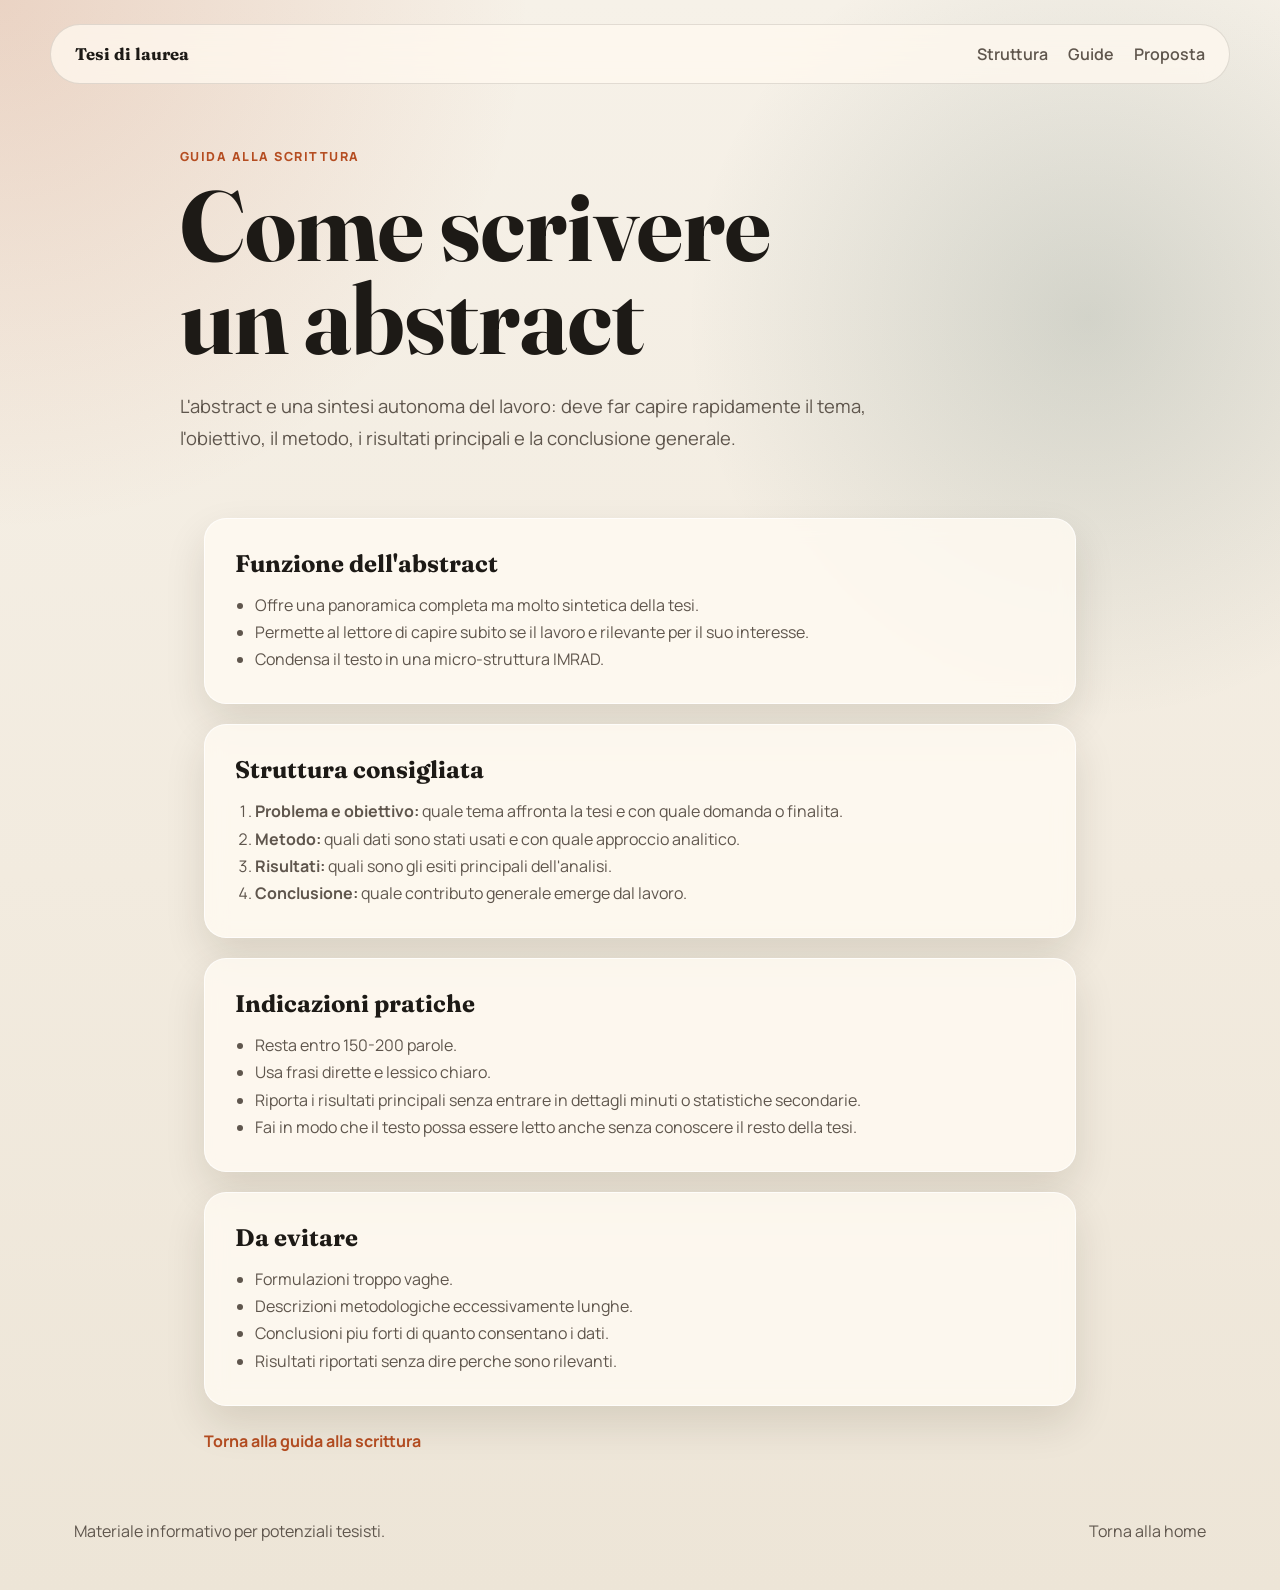
==== abstract.html @ 9acbab94 "update" ====
<!DOCTYPE html>
<html lang="it">
<head>
  <meta charset="UTF-8">
  <meta name="viewport" content="width=device-width, initial-scale=1.0">
  <title>Come Scrivere un Abstract | Tesi di Laurea</title>
  <meta name="description" content="Guida pratica per scrivere l'abstract della tesi in modo chiaro, sintetico e coerente con la struttura IMRAD.">
  <link rel="preconnect" href="https://fonts.googleapis.com">
  <link rel="preconnect" href="https://fonts.gstatic.com" crossorigin>
  <link href="https://fonts.googleapis.com/css2?family=Fraunces:opsz,wght@9..144,500;9..144,700&family=Manrope:wght@400;500;600;700&display=swap" rel="stylesheet">
  <link rel="stylesheet" href="styles.css">
</head>
<body>
  <header class="page-hero">
    <nav class="site-nav">
      <a class="brand" href="index.html">Tesi di laurea</a>
      <button class="nav-toggle" type="button" aria-expanded="false" aria-controls="nav-links">
        Menu
      </button>
      <div class="nav-links" id="nav-links">
        <a href="index.html#struttura">Struttura</a>
        <a href="index.html#scrittura">Guide</a>
        <a href="index.html#proposta">Proposta</a>
      </div>
    </nav>
    <div class="page-hero-content">
      <p class="eyebrow">Guida alla scrittura</p>
      <h1>Come scrivere un abstract</h1>
      <p class="hero-text">
        L'abstract e una sintesi autonoma del lavoro: deve far capire rapidamente il tema, l'obiettivo,
        il metodo, i risultati principali e la conclusione generale.
      </p>
    </div>
  </header>

  <main class="page-main">
    <section class="section">
      <div class="stack guide-stack">
        <article class="card guide-card">
          <h3>Funzione dell'abstract</h3>
          <ul class="checklist">
            <li>Offre una panoramica completa ma molto sintetica della tesi.</li>
            <li>Permette al lettore di capire subito se il lavoro e rilevante per il suo interesse.</li>
            <li>Condensa il testo in una micro-struttura IMRAD.</li>
          </ul>
        </article>
        <article class="card guide-card">
          <h3>Struttura consigliata</h3>
          <ol class="timeline">
            <li><strong>Problema e obiettivo:</strong> quale tema affronta la tesi e con quale domanda o finalita.</li>
            <li><strong>Metodo:</strong> quali dati sono stati usati e con quale approccio analitico.</li>
            <li><strong>Risultati:</strong> quali sono gli esiti principali dell'analisi.</li>
            <li><strong>Conclusione:</strong> quale contributo generale emerge dal lavoro.</li>
          </ol>
        </article>
        <article class="card guide-card">
          <h3>Indicazioni pratiche</h3>
          <ul class="checklist">
            <li>Resta entro 150-200 parole.</li>
            <li>Usa frasi dirette e lessico chiaro.</li>
            <li>Riporta i risultati principali senza entrare in dettagli minuti o statistiche secondarie.</li>
            <li>Fai in modo che il testo possa essere letto anche senza conoscere il resto della tesi.</li>
          </ul>
        </article>
        <article class="card guide-card">
          <h3>Da evitare</h3>
          <ul class="checklist">
            <li>Formulazioni troppo vaghe.</li>
            <li>Descrizioni metodologiche eccessivamente lunghe.</li>
            <li>Conclusioni piu forti di quanto consentano i dati.</li>
            <li>Risultati riportati senza dire perche sono rilevanti.</li>
          </ul>
        </article>
      </div>
      <p class="back-link"><a href="index.html#scrittura">Torna alla guida alla scrittura</a></p>
    </section>
  </main>

  <footer class="site-footer">
    <p>Materiale informativo per potenziali tesisti.</p>
    <a href="index.html">Torna alla home</a>
  </footer>
  <script src="script.js"></script>
</body>
</html>
---- styles.css ----
:root {
  --bg: #f4efe6;
  --bg-accent: #efe0c7;
  --surface: rgba(255, 250, 242, 0.82);
  --surface-strong: #fff9f0;
  --text: #1d1a16;
  --muted: #5f564d;
  --line: rgba(29, 26, 22, 0.12);
  --primary: #b54d21;
  --primary-dark: #893815;
  --secondary: #23443c;
  --shadow: 0 18px 40px rgba(45, 29, 9, 0.12);
  --radius: 22px;
  --max-width: 1180px;
}

* {
  box-sizing: border-box;
}

html {
  scroll-behavior: smooth;
}

body {
  margin: 0;
  font-family: "Manrope", sans-serif;
  color: var(--text);
  background:
    radial-gradient(circle at top left, rgba(181, 77, 33, 0.18), transparent 26%),
    radial-gradient(circle at 85% 20%, rgba(35, 68, 60, 0.16), transparent 24%),
    linear-gradient(180deg, #f6f1e8 0%, #f2ebdf 55%, #ede5d7 100%);
}

a {
  color: inherit;
  text-decoration: none;
}

.hero,
.section,
.site-footer {
  padding-left: 24px;
  padding-right: 24px;
}

.site-nav,
.hero-content,
.section > *,
.site-footer {
  max-width: var(--max-width);
  margin: 0 auto;
}

.hero {
  padding-top: 24px;
  padding-bottom: 72px;
}

.site-nav {
  display: flex;
  align-items: center;
  justify-content: space-between;
  gap: 24px;
  padding: 18px 24px;
  border: 1px solid var(--line);
  border-radius: 999px;
  background: rgba(255, 249, 240, 0.76);
  backdrop-filter: blur(14px);
  position: sticky;
  top: 18px;
  z-index: 10;
}

.brand,
h1,
h2,
h3 {
  font-family: "Fraunces", serif;
}

.brand {
  font-size: 1.05rem;
  font-weight: 700;
}

.nav-links {
  display: flex;
  align-items: center;
  gap: 20px;
}

.nav-links a {
  color: var(--muted);
  font-weight: 600;
}

.nav-toggle {
  display: none;
  border: 0;
  background: transparent;
  font: inherit;
  color: var(--text);
}

.hero-content {
  padding-top: 72px;
}

.eyebrow,
.section-kicker {
  margin: 0 0 14px;
  text-transform: uppercase;
  letter-spacing: 0.12em;
  font-size: 0.78rem;
  font-weight: 800;
  color: var(--primary);
}

h1 {
  max-width: 11ch;
  margin: 0;
  font-size: clamp(3.2rem, 9vw, 6.2rem);
  line-height: 0.94;
}

.hero-text {
  max-width: 720px;
  margin: 24px 0 0;
  font-size: 1.15rem;
  line-height: 1.75;
  color: var(--muted);
}

.hero-actions {
  display: flex;
  flex-wrap: wrap;
  gap: 14px;
  margin-top: 32px;
}

.button {
  display: inline-flex;
  align-items: center;
  justify-content: center;
  min-height: 48px;
  padding: 0 20px;
  border-radius: 999px;
  font-weight: 700;
  transition: transform 180ms ease, background-color 180ms ease, color 180ms ease;
}

.button:hover,
.button:focus-visible {
  transform: translateY(-1px);
}

.button-primary {
  background: var(--primary);
  color: #fff;
}

.button-primary:hover,
.button-primary:focus-visible {
  background: var(--primary-dark);
}

.button-secondary {
  border: 1px solid var(--line);
  background: rgba(255, 250, 242, 0.7);
}

.section {
  padding-top: 28px;
  padding-bottom: 28px;
}

.section-heading {
  margin-bottom: 22px;
}

h2 {
  margin: 0;
  font-size: clamp(2rem, 5vw, 3.5rem);
  line-height: 1.05;
  max-width: 14ch;
}

.grid {
  display: grid;
  gap: 18px;
}

.grid-2 {
  grid-template-columns: repeat(2, minmax(0, 1fr));
}

.grid-3 {
  grid-template-columns: repeat(3, minmax(0, 1fr));
}

.stack {
  display: grid;
  gap: 18px;
}

.card {
  background: var(--surface);
  border: 1px solid rgba(255, 255, 255, 0.7);
  box-shadow: var(--shadow);
  border-radius: var(--radius);
  padding: 26px;
  backdrop-filter: blur(10px);
}

.card h3 {
  margin-top: 0;
  margin-bottom: 12px;
  font-size: 1.5rem;
}

.card p,
.card li {
  color: var(--muted);
  line-height: 1.7;
}

.stat-card {
  min-height: 220px;
}

.stat-number {
  display: inline-block;
  margin-bottom: 18px;
  color: var(--secondary);
  font-size: 2rem;
  font-weight: 800;
}

.topic-card ul,
.checklist,
.timeline {
  margin: 14px 0 0;
  padding-left: 20px;
}

.callout {
  margin-top: 20px;
  padding: 22px 26px;
  border-left: 6px solid var(--secondary);
  border-radius: 0 var(--radius) var(--radius) 0;
  background: rgba(35, 68, 60, 0.08);
}

.callout p {
  margin: 0;
  line-height: 1.75;
}

.study-card {
  display: grid;
  grid-template-columns: 92px 1fr;
  gap: 18px;
  align-items: start;
}

.matrix-intro p:first-child {
  margin-top: 0;
}

.matrix-intro p:last-child {
  margin-bottom: 0;
}

.matrix-card h3 {
  margin-bottom: 18px;
}

.matrix-wrap {
  overflow-x: auto;
}

.matrix-table {
  width: 100%;
  border-collapse: collapse;
  min-width: 860px;
}

.matrix-table th,
.matrix-table td {
  padding: 16px 14px;
  text-align: left;
  vertical-align: top;
  border-bottom: 1px solid var(--line);
  color: var(--muted);
  line-height: 1.55;
}

.matrix-table thead th {
  color: var(--text);
  font-size: 0.95rem;
}

.matrix-table tbody th {
  color: var(--text);
  font-weight: 700;
  min-width: 180px;
}

.detail-links-card {
  margin-top: 18px;
}

.detail-links {
  display: flex;
  flex-wrap: wrap;
  gap: 12px;
  margin-top: 16px;
}

.detail-links a {
  display: inline-flex;
  align-items: center;
  min-height: 42px;
  padding: 0 16px;
  border: 1px solid var(--line);
  border-radius: 999px;
  background: rgba(255, 250, 242, 0.8);
  color: var(--text);
  font-weight: 600;
}

.guide-stack {
  gap: 20px;
}

.guide-card {
  padding: 30px;
}

.guide-card h3 {
  margin-bottom: 14px;
}

.guide-overview {
  align-items: stretch;
}

.guide-link-card {
  display: flex;
  flex-direction: column;
}

.guide-link-card p {
  flex: 1;
}

.text-link {
  display: inline-flex;
  align-items: center;
  font-weight: 700;
  color: var(--primary);
}

.page-hero {
  padding: 24px 24px 36px;
}

.page-hero-content,
.page-main {
  max-width: 920px;
  margin: 0 auto;
}

.page-hero-content {
  padding-top: 64px;
}

.back-link {
  margin-top: 24px;
  font-weight: 700;
}

.back-link a {
  color: var(--primary);
}

.study-index {
  display: grid;
  place-items: center;
  width: 92px;
  height: 92px;
  border-radius: 26px;
  background: linear-gradient(135deg, var(--primary), #db8c4f);
  color: #fff;
  font-weight: 800;
  font-size: 1.6rem;
}

.note-card {
  background: linear-gradient(180deg, rgba(35, 68, 60, 0.12), rgba(255, 249, 240, 0.8));
}

.deadline-card {
  background: linear-gradient(160deg, rgba(181, 77, 33, 0.12), rgba(255, 249, 240, 0.85));
}

.site-footer {
  display: flex;
  justify-content: space-between;
  gap: 24px;
  padding-top: 40px;
  padding-bottom: 48px;
  color: var(--muted);
}

.site-footer p {
  margin: 0;
}

.reveal {
  opacity: 0;
  transform: translateY(24px);
  transition: opacity 500ms ease, transform 500ms ease;
}

.reveal.is-visible {
  opacity: 1;
  transform: translateY(0);
}

@media (max-width: 960px) {
  .grid-2,
  .grid-3 {
    grid-template-columns: 1fr;
  }

  .study-card {
    grid-template-columns: 1fr;
  }
}

@media (max-width: 780px) {
  .site-nav {
    flex-wrap: wrap;
    border-radius: 28px;
    padding: 18px;
  }

  .nav-toggle {
    display: inline-flex;
  }

  .nav-links {
    display: none;
    width: 100%;
    flex-direction: column;
    align-items: flex-start;
    padding-top: 8px;
  }

  .nav-links.is-open {
    display: flex;
  }

  h1 {
    max-width: 12ch;
  }

  .hero-content {
    padding-top: 52px;
  }

  .site-footer {
    flex-direction: column;
  }
}
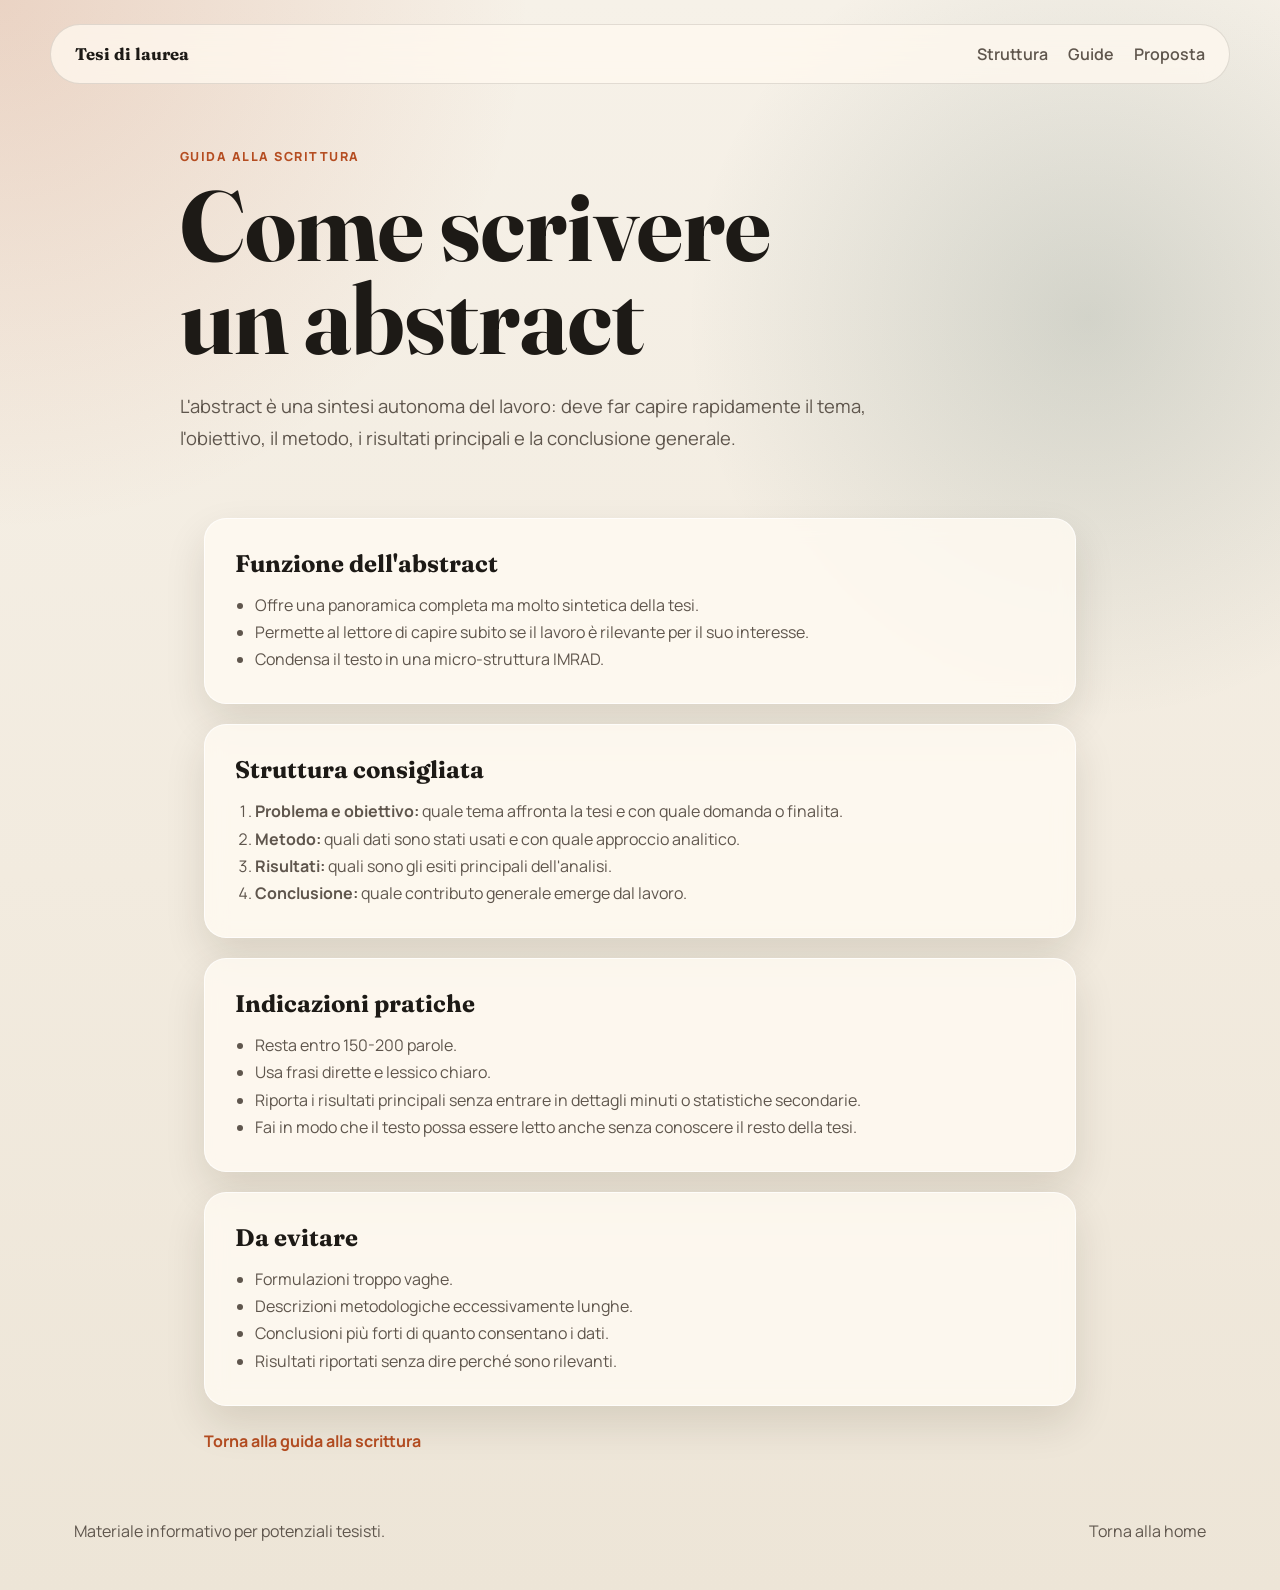
==== commit ee16a5d9: "update" ====
--- a/abstract.html
+++ b/abstract.html
@@ -27,7 +27,7 @@
       <p class="eyebrow">Guida alla scrittura</p>
       <h1>Come scrivere un abstract</h1>
       <p class="hero-text">
-        L'abstract e una sintesi autonoma del lavoro: deve far capire rapidamente il tema, l'obiettivo,
+        L'abstract è una sintesi autonoma del lavoro: deve far capire rapidamente il tema, l'obiettivo,
         il metodo, i risultati principali e la conclusione generale.
       </p>
     </div>
@@ -40,7 +40,7 @@
           <h3>Funzione dell'abstract</h3>
           <ul class="checklist">
             <li>Offre una panoramica completa ma molto sintetica della tesi.</li>
-            <li>Permette al lettore di capire subito se il lavoro e rilevante per il suo interesse.</li>
+            <li>Permette al lettore di capire subito se il lavoro è rilevante per il suo interesse.</li>
             <li>Condensa il testo in una micro-struttura IMRAD.</li>
           </ul>
         </article>
@@ -67,8 +67,8 @@
           <ul class="checklist">
             <li>Formulazioni troppo vaghe.</li>
             <li>Descrizioni metodologiche eccessivamente lunghe.</li>
-            <li>Conclusioni piu forti di quanto consentano i dati.</li>
-            <li>Risultati riportati senza dire perche sono rilevanti.</li>
+            <li>Conclusioni più forti di quanto consentano i dati.</li>
+            <li>Risultati riportati senza dire perché sono rilevanti.</li>
           </ul>
         </article>
       </div>
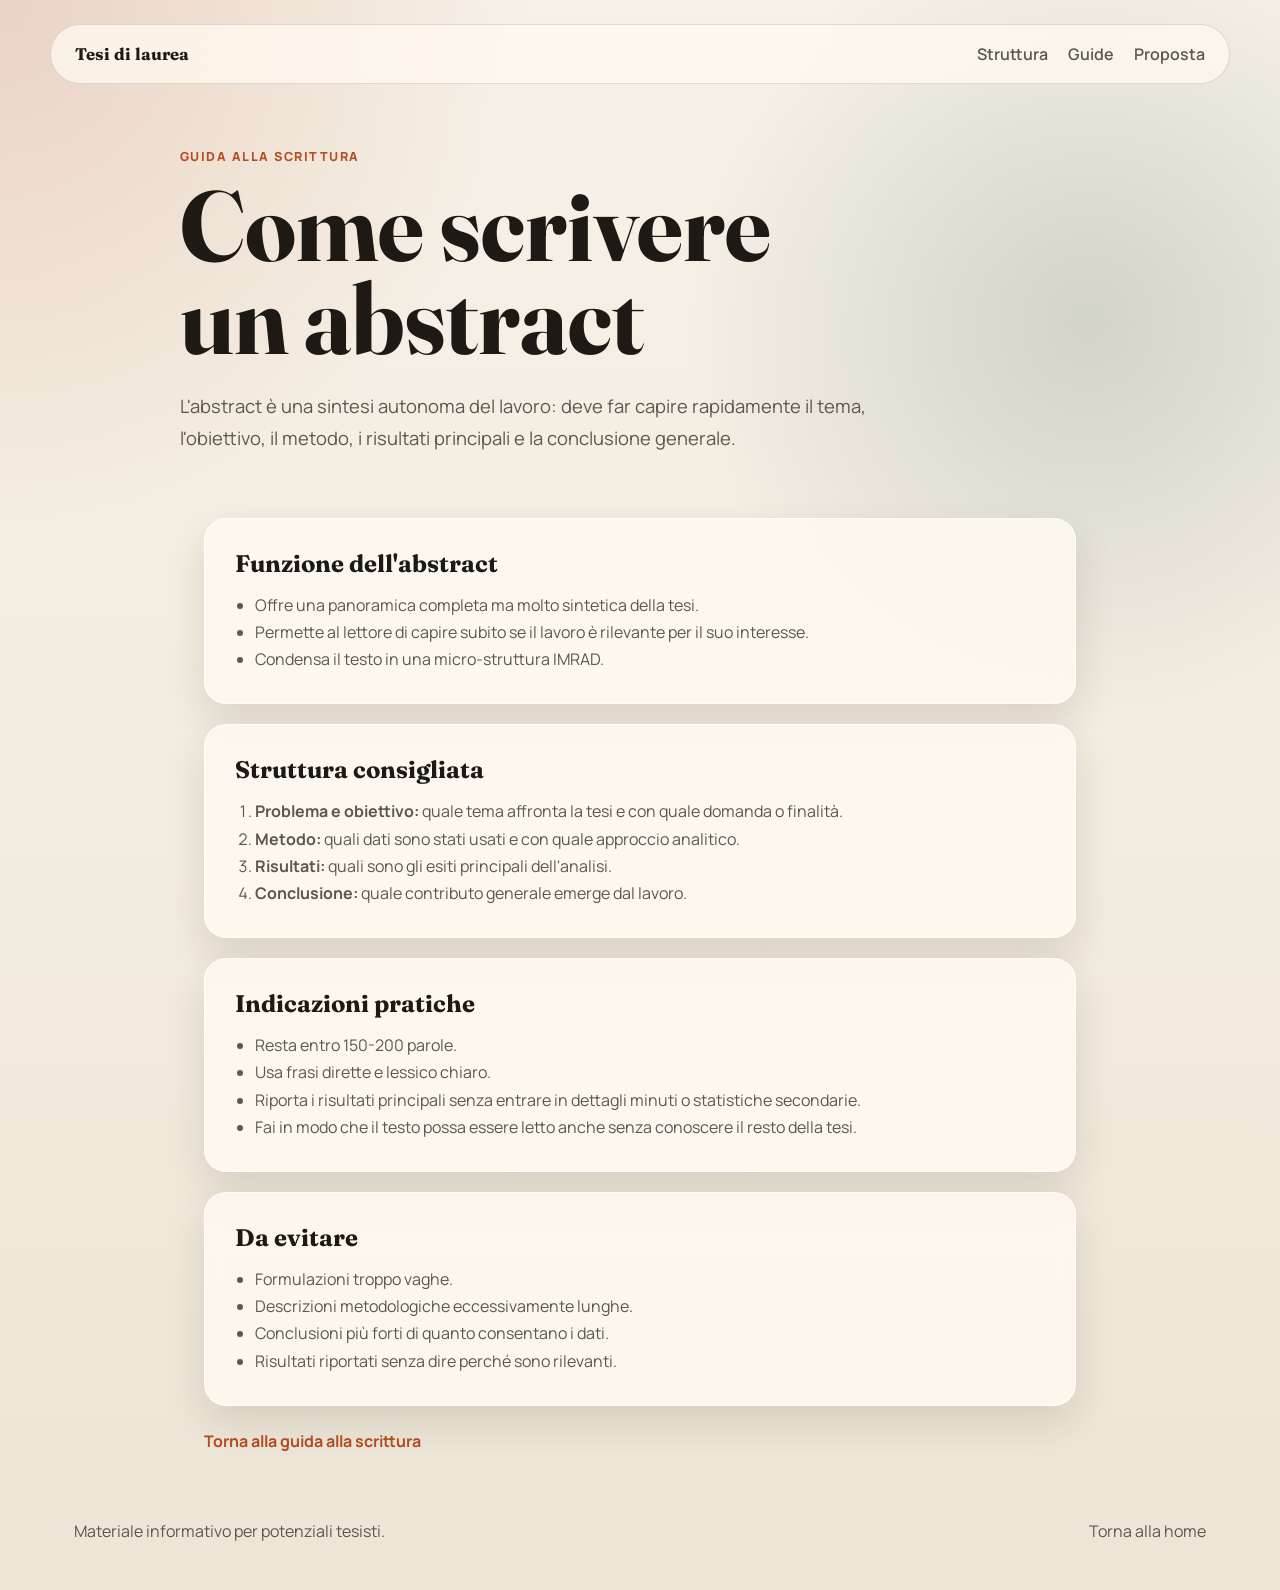
==== commit b4c08ff0: "update" ====
--- a/abstract.html
+++ b/abstract.html
@@ -47,7 +47,7 @@
         <article class="card guide-card">
           <h3>Struttura consigliata</h3>
           <ol class="timeline">
-            <li><strong>Problema e obiettivo:</strong> quale tema affronta la tesi e con quale domanda o finalita.</li>
+            <li><strong>Problema e obiettivo:</strong> quale tema affronta la tesi e con quale domanda o finalità.</li>
             <li><strong>Metodo:</strong> quali dati sono stati usati e con quale approccio analitico.</li>
             <li><strong>Risultati:</strong> quali sono gli esiti principali dell'analisi.</li>
             <li><strong>Conclusione:</strong> quale contributo generale emerge dal lavoro.</li>
--- a/styles.css
+++ b/styles.css
@@ -276,6 +276,12 @@
   margin-bottom: 18px;
 }
 
+.matrix-note {
+  margin: 16px 0 0;
+  color: var(--muted);
+  line-height: 1.7;
+}
+
 .matrix-wrap {
   overflow-x: auto;
 }
